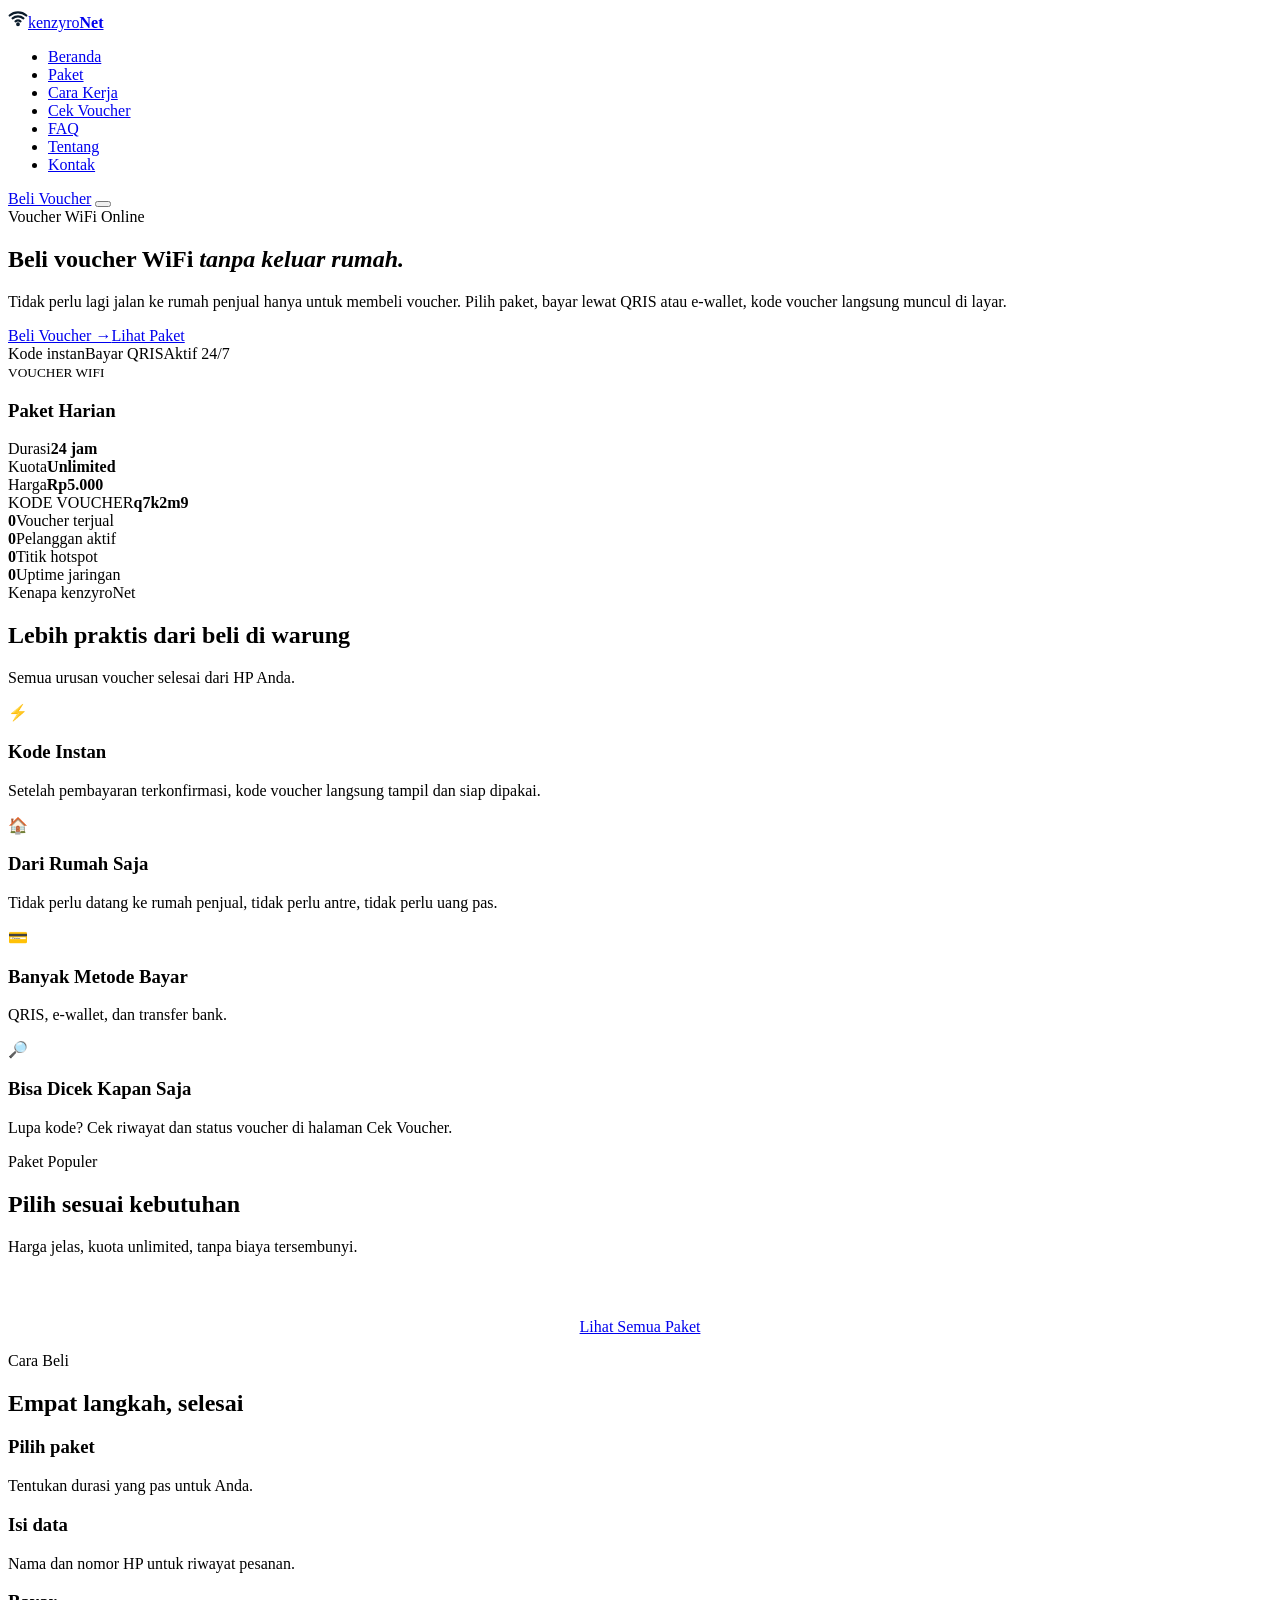
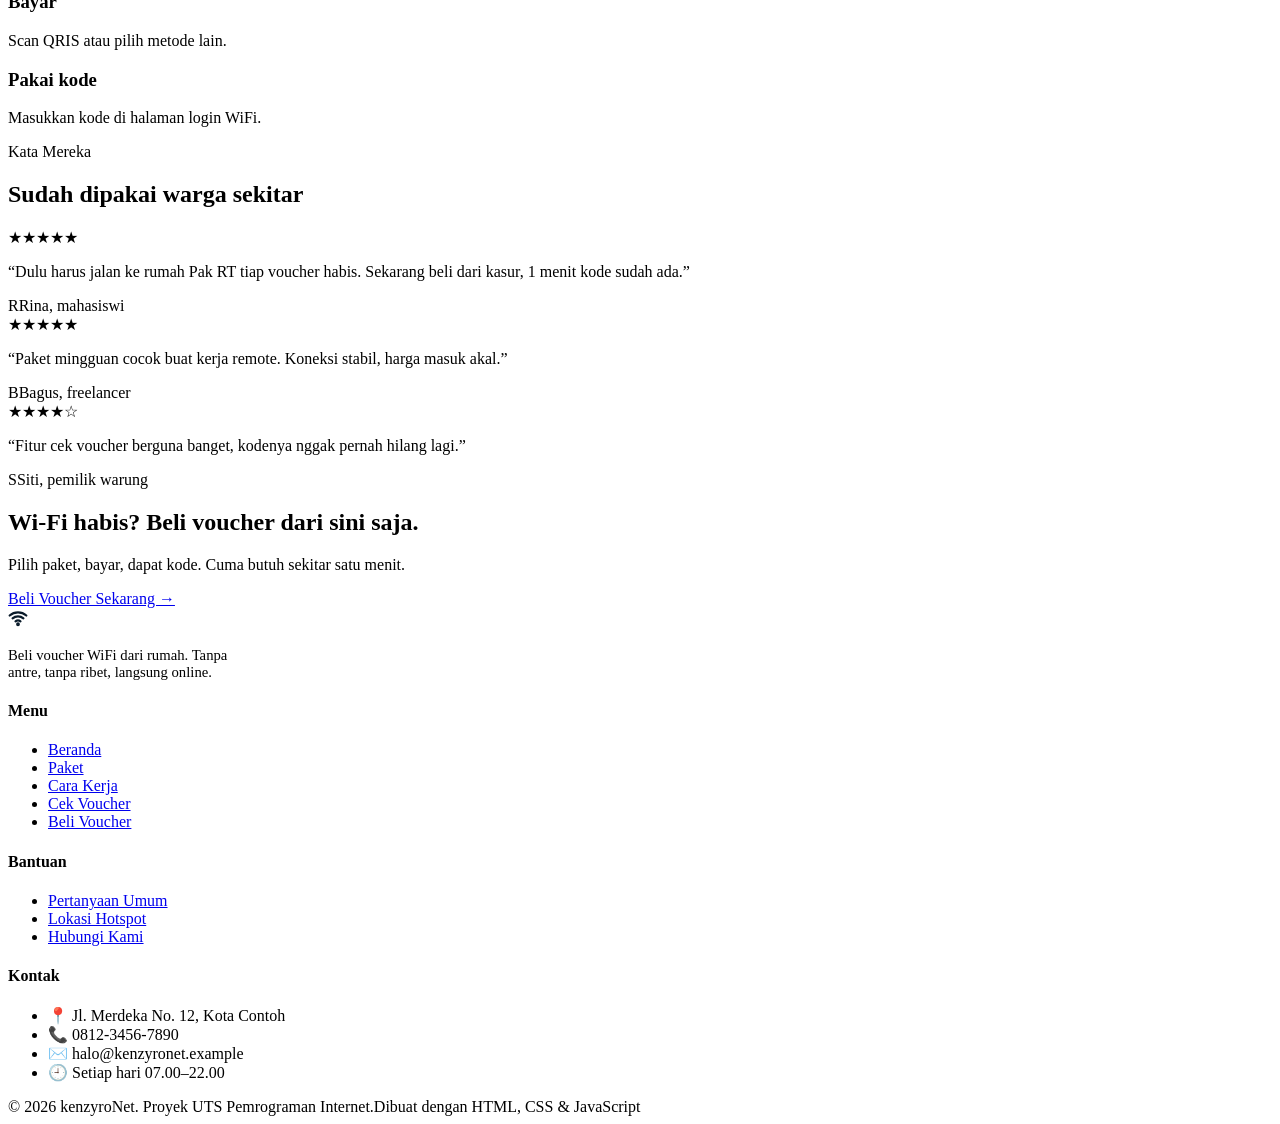
==== index.html @ 9777290f "Add files via upload" ====
<!DOCTYPE html>
<html lang="id">
<head>
<meta charset="UTF-8">
<meta name="viewport" content="width=device-width, initial-scale=1">
<title>Beli Voucher WiFi Online | kenzyroNet</title>
<meta name="description" content="Beli voucher WiFi online tanpa harus datang ke penjual. Pilih paket, bayar, kode langsung dikirim.">
<link rel="preconnect" href="https://fonts.googleapis.com"><link rel="preconnect" href="https://fonts.gstatic.com" crossorigin>
<link href="https://fonts.googleapis.com/css2?family=DM+Sans:wght@400;500;700&family=Sora:wght@500;600;700;800&display=swap" rel="stylesheet">
<link rel="icon" href="data:image/svg+xml,%3Csvg xmlns='http://www.w3.org/2000/svg' viewBox='0 0 32 32'%3E%3Crect width='32' height='32' rx='9' fill='%23c8f43a'/%3E%3Cpath d='M5 12a15 15 0 0 1 22 0M9 17a9 9 0 0 1 14 0M13 22a4 4 0 0 1 6 0' stroke='%230a1b2a' stroke-width='3' fill='none' stroke-linecap='round'/%3E%3C/svg%3E">
<link rel="stylesheet" href="css/style.css">
</head>
<body>
<header id="nama_header">
 <div class="nama_container nama_nav-wrap">
  <a href="index.html" class="nama_logo"><span class="nama_logo-mark"><svg width="20" height="20" viewBox="0 0 24 24" fill="none" stroke="#0a1b2a" stroke-width="2.6" stroke-linecap="round"><path d="M2 9a15 15 0 0 1 20 0"/><path d="M5.5 12.5a10 10 0 0 1 13 0"/><path d="M9 16a5 5 0 0 1 6 0"/><circle cx="12" cy="19.5" r="1" fill="#0a1b2a"/></svg></span><span>kenzyro<b>Net</b></span></a>
  <ul class="nama_menu"><li><a href="index.html" class="nama_active">Beranda</a></li><li><a href="paket.html" class="">Paket</a></li><li><a href="cara-kerja.html" class="">Cara Kerja</a></li><li><a href="cek-voucher.html" class="">Cek Voucher</a></li><li><a href="faq.html" class="">FAQ</a></li><li><a href="tentang.html" class="">Tentang</a></li><li><a href="kontak.html" class="">Kontak</a></li></ul>
  <a href="beli.html" class="nama_btn nama_btn-primary nama_nav-cta">Beli Voucher</a>
  <button class="nama_burger" aria-label="Menu" aria-expanded="false"><span></span><span></span><span></span></button>
 </div>
</header>
<main>

<section class="nama_hero"><div class="nama_container nama_hero-grid">
 <div>
  <span class="nama_eyebrow">Voucher WiFi Online</span>
  <h1>Beli voucher WiFi <em>tanpa keluar rumah.</em></h1>
  <p>Tidak perlu lagi jalan ke rumah penjual hanya untuk membeli voucher. Pilih paket, bayar lewat QRIS atau e-wallet, kode voucher langsung muncul di layar.</p>
  <div class="nama_hero-actions"><a href="beli.html" class="nama_btn nama_btn-primary">Beli Voucher →</a><a href="paket.html" class="nama_btn nama_btn-ghost">Lihat Paket</a></div>
  <div class="nama_badges"><span>Kode instan</span><span>Bayar QRIS</span><span>Aktif 24/7</span></div>
 </div>
 <div class="nama_ticket-stage" aria-hidden="true">
  <div class="nama_signal"><i></i><i></i><i></i></div>
  <div class="nama_ticket">
   <div class="nama_ticket-top"><small>VOUCHER WIFI</small><h3>Paket Harian</h3></div>
   <div class="nama_ticket-mid"><div>Durasi<b>24 jam</b></div><div>Kuota<b>Unlimited</b></div><div>Harga<b>Rp5.000</b></div></div>
   <div class="nama_ticket-cut"></div>
   <div class="nama_ticket-code"><span>KODE VOUCHER</span><strong id="nama_demoKode">q7k2m9</strong></div>
  </div>
 </div>
</div></section>

<section class="nama_stats"><div class="nama_container"><div class="nama_stats-grid">
 <div class="nama_stat"><b data-count="4800" data-suffix="+">0</b><span>Voucher terjual</span></div>
 <div class="nama_stat"><b data-count="1250" data-suffix="+">0</b><span>Pelanggan aktif</span></div>
 <div class="nama_stat"><b data-count="12">0</b><span>Titik hotspot</span></div>
 <div class="nama_stat"><b data-count="99" data-suffix="%">0</b><span>Uptime jaringan</span></div>
</div></div></section>

<section class="nama_section"><div class="nama_container">
 <div class="nama_head nama_head-center"><span class="nama_eyebrow">Kenapa kenzyroNet</span><h2 class="nama_title">Lebih praktis dari beli di warung</h2><p class="nama_lead">Semua urusan voucher selesai dari HP Anda.</p></div>
 <div class="nama_grid-4">
  <div class="nama_card nama_reveal"><div class="nama_icon">⚡</div><h3>Kode Instan</h3><p>Setelah pembayaran terkonfirmasi, kode voucher langsung tampil dan siap dipakai.</p></div>
  <div class="nama_card nama_reveal"><div class="nama_icon">🏠</div><h3>Dari Rumah Saja</h3><p>Tidak perlu datang ke rumah penjual, tidak perlu antre, tidak perlu uang pas.</p></div>
  <div class="nama_card nama_reveal"><div class="nama_icon">💳</div><h3>Banyak Metode Bayar</h3><p>QRIS, e-wallet, dan transfer bank.</p></div>
  <div class="nama_card nama_reveal"><div class="nama_icon">🔎</div><h3>Bisa Dicek Kapan Saja</h3><p>Lupa kode? Cek riwayat dan status voucher di halaman Cek Voucher.</p></div>
 </div>
</div></section>

<section class="nama_section nama_section-alt"><div class="nama_container">
 <div class="nama_head nama_head-center"><span class="nama_eyebrow">Paket Populer</span><h2 class="nama_title">Pilih sesuai kebutuhan</h2><p class="nama_lead">Harga jelas, kuota unlimited, tanpa biaya tersembunyi.</p></div>
 <div class="nama_grid-3" id="nama_paketHome" style="padding-top:12px"></div>
 <p style="text-align:center;margin-top:34px"><a href="paket.html" class="nama_btn nama_btn-brand">Lihat Semua Paket</a></p>
</div></section>

<section class="nama_section"><div class="nama_container">
 <div class="nama_head nama_head-center"><span class="nama_eyebrow">Cara Beli</span><h2 class="nama_title">Empat langkah, selesai</h2></div>
 <div class="nama_steps">
  <div class="nama_step nama_reveal"><h3>Pilih paket</h3><p>Tentukan durasi yang pas untuk Anda.</p></div>
  <div class="nama_step nama_reveal"><h3>Isi data</h3><p>Nama dan nomor HP untuk riwayat pesanan.</p></div>
  <div class="nama_step nama_reveal"><h3>Bayar</h3><p>Scan QRIS atau pilih metode lain.</p></div>
  <div class="nama_step nama_reveal"><h3>Pakai kode</h3><p>Masukkan kode di halaman login WiFi.</p></div>
 </div>
</div></section>

<section class="nama_section nama_dark"><div class="nama_container">
 <div class="nama_head nama_head-center"><span class="nama_eyebrow">Kata Mereka</span><h2 class="nama_title">Sudah dipakai warga sekitar</h2></div>
 <div class="nama_grid-3">
  <div class="nama_quote nama_reveal"><div class="nama_stars">★★★★★</div><p>“Dulu harus jalan ke rumah Pak RT tiap voucher habis. Sekarang beli dari kasur, 1 menit kode sudah ada.”</p><footer><span class="nama_avatar">R</span>Rina, mahasiswi</footer></div>
  <div class="nama_quote nama_reveal"><div class="nama_stars">★★★★★</div><p>“Paket mingguan cocok buat kerja remote. Koneksi stabil, harga masuk akal.”</p><footer><span class="nama_avatar">B</span>Bagus, freelancer</footer></div>
  <div class="nama_quote nama_reveal"><div class="nama_stars">★★★★☆</div><p>“Fitur cek voucher berguna banget, kodenya nggak pernah hilang lagi.”</p><footer><span class="nama_avatar">S</span>Siti, pemilik warung</footer></div>
 </div>
</div></section>
<section class="nama_section"><div class="nama_container"><div class="nama_cta nama_reveal"><h2>Wi-Fi habis? Beli voucher dari sini saja.</h2><p>Pilih paket, bayar, dapat kode. Cuma butuh sekitar satu menit.</p><a href="beli.html" class="nama_btn">Beli Voucher Sekarang →</a></div></div></section>

</main>
<footer id="nama_footer">
 <div class="nama_container">
  <div class="nama_foot-grid">
   <div><a href="index.html" class="nama_logo" style="color:#fff;margin-bottom:14px"><span class="nama_logo-mark"><svg width="20" height="20" viewBox="0 0 24 24" fill="none" stroke="#0a1b2a" stroke-width="2.6" stroke-linecap="round"><path d="M2 9a15 15 0 0 1 20 0"/><path d="M5.5 12.5a10 10 0 0 1 13 0"/><path d="M9 16a5 5 0 0 1 6 0"/><circle cx="12" cy="19.5" r="1" fill="#0a1b2a"/></svg></span><span>kenzyro<b>Net</b></span></a>
    <p style="font-size:.92rem;max-width:34ch">Beli voucher WiFi dari rumah. Tanpa antre, tanpa ribet, langsung online.</p></div>
   <div><h4>Menu</h4><ul><li><a href="index.html">Beranda</a></li><li><a href="paket.html">Paket</a></li><li><a href="cara-kerja.html">Cara Kerja</a></li><li><a href="cek-voucher.html">Cek Voucher</a></li><li><a href="beli.html">Beli Voucher</a></li></ul></div>
   <div><h4>Bantuan</h4><ul><li><a href="faq.html">Pertanyaan Umum</a></li><li><a href="tentang.html">Lokasi Hotspot</a></li><li><a href="kontak.html">Hubungi Kami</a></li></ul></div>
   <div><h4>Kontak</h4><ul><li>📍 Jl. Merdeka No. 12, Kota Contoh</li><li>📞 0812-3456-7890</li><li>✉️ halo@kenzyronet.example</li><li>🕘 Setiap hari 07.00–22.00</li></ul></div>
  </div>
  <div class="nama_foot-bottom"><span>© <span class="nama_year">2026</span> kenzyroNet. Proyek UTS Pemrograman Internet.</span><span>Dibuat dengan HTML, CSS &amp; JavaScript</span></div>
 </div>
</footer>
<script src="js/voucher-stok.js"></script>
<script src="js/main.js"></script>
</body>
</html>
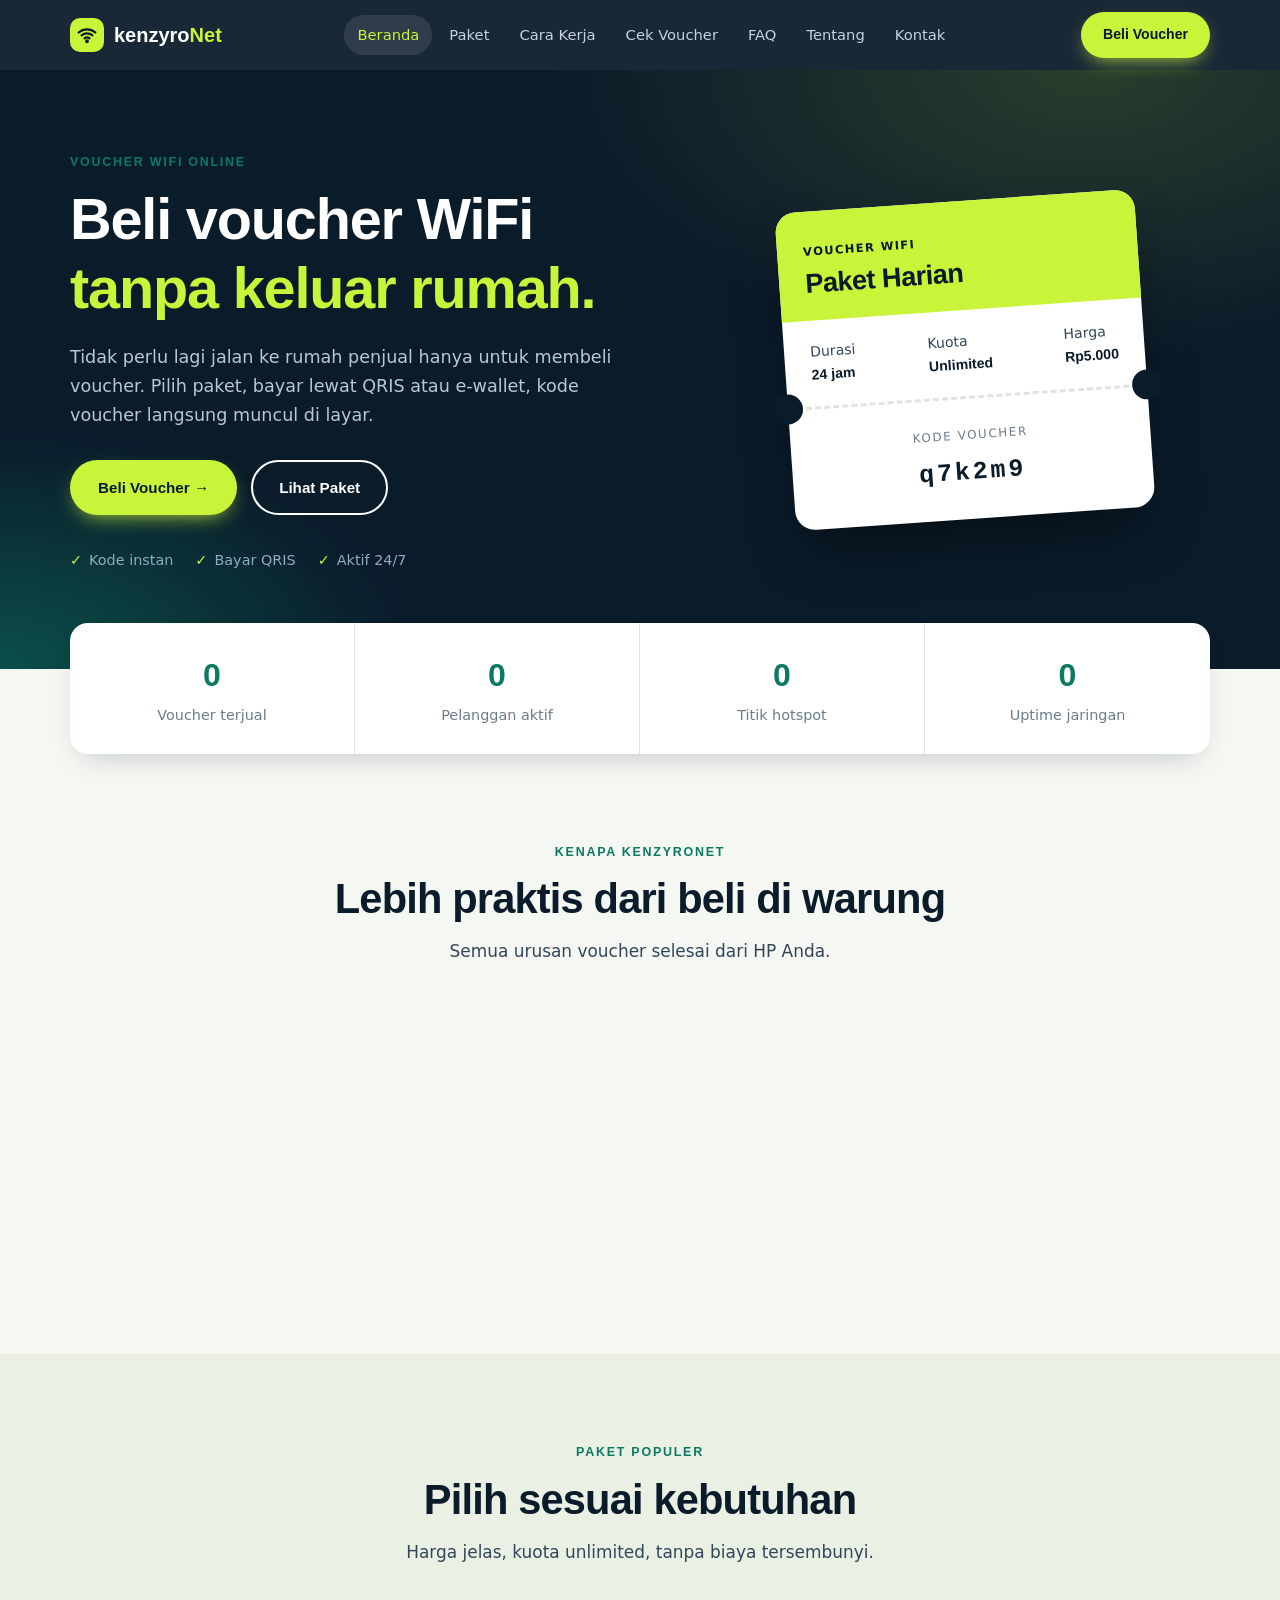
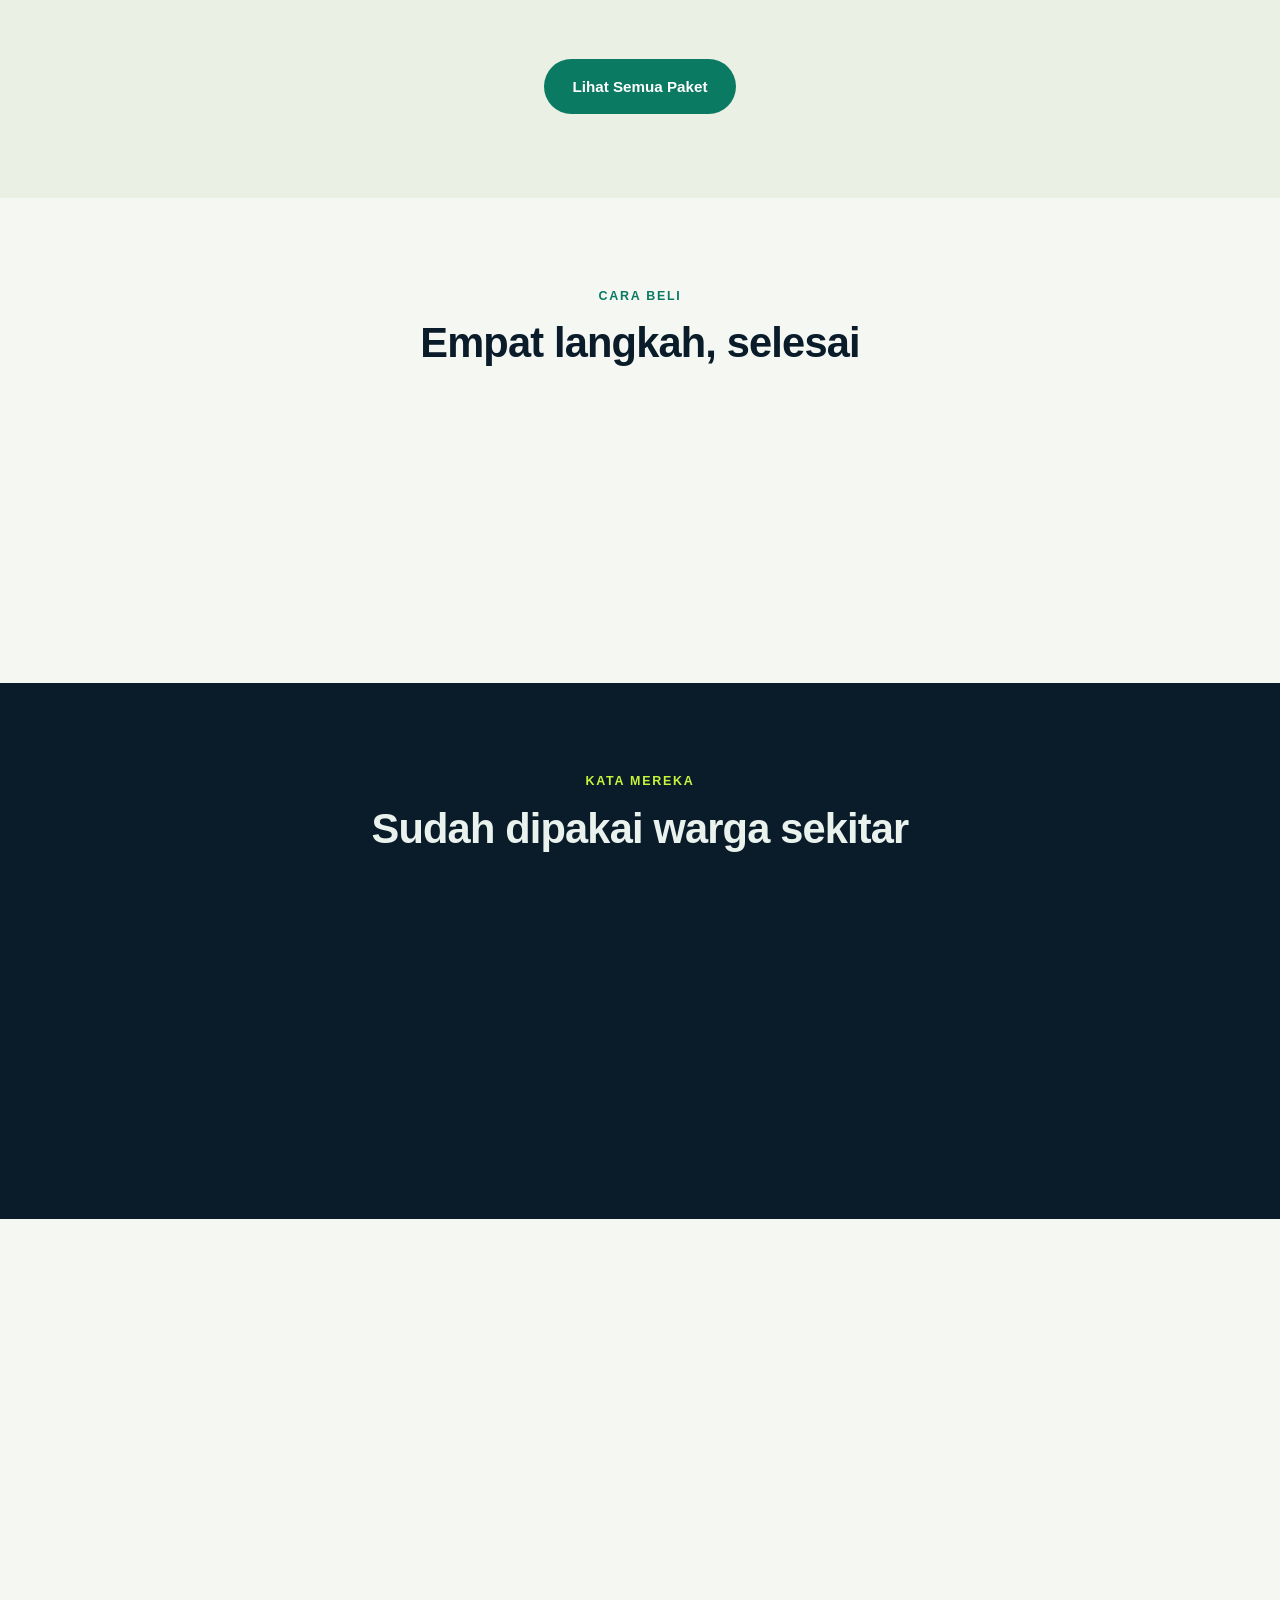
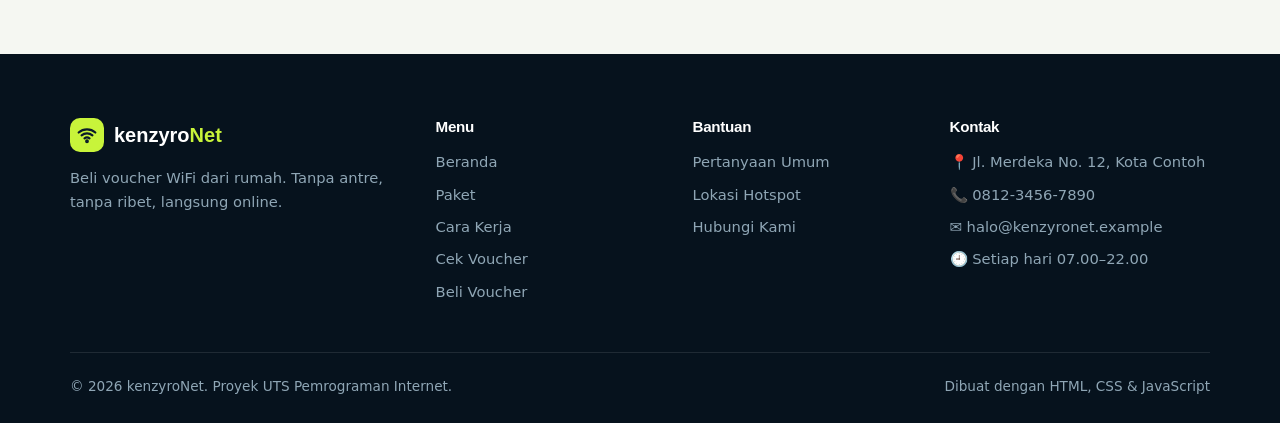
==== commit 699a7521: "index.html" ====
--- a/index.html
+++ b/index.html
@@ -8,7 +8,7 @@
 <link rel="preconnect" href="https://fonts.googleapis.com"><link rel="preconnect" href="https://fonts.gstatic.com" crossorigin>
 <link href="https://fonts.googleapis.com/css2?family=DM+Sans:wght@400;500;700&family=Sora:wght@500;600;700;800&display=swap" rel="stylesheet">
 <link rel="icon" href="data:image/svg+xml,%3Csvg xmlns='http://www.w3.org/2000/svg' viewBox='0 0 32 32'%3E%3Crect width='32' height='32' rx='9' fill='%23c8f43a'/%3E%3Cpath d='M5 12a15 15 0 0 1 22 0M9 17a9 9 0 0 1 14 0M13 22a4 4 0 0 1 6 0' stroke='%230a1b2a' stroke-width='3' fill='none' stroke-linecap='round'/%3E%3C/svg%3E">
-<link rel="stylesheet" href="css/style.css">
+<link rel="stylesheet" href="style.css">
 </head>
 <body>
 <header id="nama_header">
@@ -99,4 +99,4 @@
 <script src="js/voucher-stok.js"></script>
 <script src="js/main.js"></script>
 </body>
-</html>+</html>
--- a/style.css
+++ b/style.css
@@ -0,0 +1,290 @@
+/* =====================================================
+   kenzyroNet - Penjualan Voucher WiFi Online
+   Semua selector memakai awalan "nama_" (ganti dengan
+   nama depan Anda, contoh: andi_header)
+   ===================================================== */
+:root{
+  --nama_ink:#0a1b2a;
+  --nama_ink2:#32465a;
+  --nama_muted:#6b7c8c;
+  --nama_bg:#f5f7f2;
+  --nama_card:#ffffff;
+  --nama_line:#dfe5dc;
+  --nama_brand:#0b7a63;
+  --nama_brand-d:#075a49;
+  --nama_lime:#c8f43a;
+  --nama_amber:#ffb703;
+  --nama_danger:#d1432f;
+  --nama_radius:18px;
+  --nama_shadow:0 12px 30px -14px rgba(10,27,42,.28);
+}
+*{box-sizing:border-box;margin:0;padding:0}
+html{scroll-behavior:smooth}
+body{font-family:'DM Sans',system-ui,sans-serif;background:var(--nama_bg);color:var(--nama_ink);line-height:1.65;font-size:16px}
+img,svg{max-width:100%;display:block}
+a{color:inherit;text-decoration:none}
+h1,h2,h3,h4{font-family:'Sora',sans-serif;line-height:1.2;letter-spacing:-.02em}
+.nama_container{width:min(1140px,100% - 40px);margin-inline:auto}
+.nama_section{padding:84px 0}
+.nama_section-alt{background:#eaf0e4}
+.nama_dark{background:var(--nama_ink);color:#eaf2ee}
+.nama_eyebrow{display:inline-block;font-family:'Sora',sans-serif;font-size:.78rem;font-weight:600;letter-spacing:.14em;text-transform:uppercase;color:var(--nama_brand);margin-bottom:12px}
+.nama_dark .nama_eyebrow{color:var(--nama_lime)}
+.nama_title{font-size:clamp(1.8rem,3.6vw,2.6rem);margin-bottom:14px}
+.nama_lead{color:var(--nama_ink2);max-width:60ch;font-size:1.06rem}
+.nama_dark .nama_lead{color:#a9bcc9}
+.nama_head{margin-bottom:46px}
+.nama_head-center{text-align:center}
+.nama_head-center .nama_lead{margin-inline:auto}
+
+/* ---------- Tombol ---------- */
+.nama_btn{display:inline-flex;align-items:center;justify-content:center;gap:8px;padding:13px 26px;border-radius:999px;font-weight:700;font-family:'Sora',sans-serif;font-size:.95rem;border:2px solid transparent;cursor:pointer;transition:transform .18s,box-shadow .18s,background .18s}
+.nama_btn:hover{transform:translateY(-2px)}
+.nama_btn-primary{background:var(--nama_lime);color:var(--nama_ink);box-shadow:0 8px 20px -8px rgba(200,244,58,.9)}
+.nama_btn-brand{background:var(--nama_brand);color:#fff}
+.nama_btn-brand:hover{background:var(--nama_brand-d)}
+.nama_btn-ghost{border-color:currentColor;background:transparent}
+.nama_btn-block{width:100%}
+.nama_btn[disabled]{opacity:.5;cursor:not-allowed;transform:none}
+
+/* ---------- Header ---------- */
+#nama_header{position:sticky;top:0;z-index:50;background:rgba(10,27,42,.94);backdrop-filter:blur(10px);color:#fff}
+.nama_nav-wrap{display:flex;align-items:center;justify-content:space-between;height:70px;gap:20px}
+.nama_logo{display:flex;align-items:center;gap:10px;font-family:'Sora',sans-serif;font-weight:800;font-size:1.25rem}
+.nama_logo-mark{width:34px;height:34px;border-radius:10px;background:var(--nama_lime);display:grid;place-items:center}
+.nama_logo b{color:var(--nama_lime)}
+.nama_menu{display:flex;align-items:center;gap:4px;list-style:none}
+.nama_menu a{display:block;padding:8px 13px;border-radius:999px;font-size:.92rem;font-weight:500;color:#c4d3dd;transition:.15s}
+.nama_menu a:hover,.nama_menu a.nama_active{color:#fff;background:rgba(255,255,255,.1)}
+.nama_menu a.nama_active{color:var(--nama_lime)}
+.nama_nav-cta{padding:9px 20px;font-size:.88rem}
+.nama_burger{display:none;background:none;border:0;color:#fff;width:42px;height:42px;cursor:pointer}
+.nama_burger span{display:block;height:2px;background:#fff;margin:6px 8px;transition:.25s}
+.nama_burger.nama_open span:nth-child(1){transform:translateY(8px) rotate(45deg)}
+.nama_burger.nama_open span:nth-child(2){opacity:0}
+.nama_burger.nama_open span:nth-child(3){transform:translateY(-8px) rotate(-45deg)}
+
+/* ---------- Hero ---------- */
+.nama_hero{background:radial-gradient(900px 480px at 85% 0%,rgba(200,244,58,.16),transparent 60%),radial-gradient(700px 400px at 0% 100%,rgba(11,122,99,.55),transparent 60%),var(--nama_ink);color:#fff;padding:78px 0 96px;overflow:hidden}
+.nama_hero-grid{display:grid;grid-template-columns:1.1fr .9fr;gap:50px;align-items:center}
+.nama_hero h1{font-size:clamp(2.2rem,5vw,3.6rem);margin-bottom:20px}
+.nama_hero h1 em{font-style:normal;color:var(--nama_lime);position:relative}
+.nama_hero p{color:#b6c8d4;font-size:1.1rem;max-width:52ch;margin-bottom:30px}
+.nama_hero-actions{display:flex;gap:14px;flex-wrap:wrap}
+.nama_badges{display:flex;gap:22px;margin-top:34px;flex-wrap:wrap;color:#93aab9;font-size:.9rem}
+.nama_badges span::before{content:"✓";color:var(--nama_lime);font-weight:800;margin-right:7px}
+
+/* tiket voucher */
+.nama_ticket-stage{position:relative;display:grid;place-items:center;min-height:360px}
+.nama_ticket{width:min(360px,100%);background:#fff;color:var(--nama_ink);border-radius:20px;position:relative;box-shadow:0 30px 60px -20px rgba(0,0,0,.6);transform:rotate(-4deg);animation:nama_float 5s ease-in-out infinite}
+.nama_ticket-top{padding:26px 26px 20px;background:var(--nama_lime);border-radius:20px 20px 0 0}
+.nama_ticket-top small{font-weight:700;letter-spacing:.12em;font-size:.72rem}
+.nama_ticket-top h3{font-size:1.7rem;margin-top:4px}
+.nama_ticket-mid{padding:20px 26px;display:flex;justify-content:space-between;gap:10px;font-size:.88rem;color:var(--nama_ink2)}
+.nama_ticket-mid b{display:block;color:var(--nama_ink);font-family:'Sora',sans-serif}
+.nama_ticket-cut{height:0;border-top:3px dashed var(--nama_line);margin:0 18px;position:relative}
+.nama_ticket-cut::before,.nama_ticket-cut::after{content:"";position:absolute;top:-17px;width:30px;height:30px;border-radius:50%;background:var(--nama_ink)}
+.nama_ticket-cut::before{left:-33px}.nama_ticket-cut::after{right:-33px}
+.nama_ticket-code{padding:22px 26px 26px;text-align:center}
+.nama_ticket-code span{font-size:.74rem;letter-spacing:.14em;color:var(--nama_muted)}
+.nama_ticket-code strong{display:block;font-family:'Sora',monospace;font-size:1.55rem;letter-spacing:.12em;margin-top:4px}
+.nama_signal{position:absolute;right:2%;top:2%;width:84px;height:84px;color:var(--nama_lime);opacity:.9}
+.nama_signal i{position:absolute;inset:0;border:3px solid currentColor;border-radius:50%;opacity:0;animation:nama_ping 2.8s infinite}
+.nama_signal i:nth-child(2){animation-delay:.9s}.nama_signal i:nth-child(3){animation-delay:1.8s}
+@keyframes nama_float{0%,100%{transform:rotate(-4deg) translateY(0)}50%{transform:rotate(-2deg) translateY(-12px)}}
+@keyframes nama_ping{0%{transform:scale(.2);opacity:.9}100%{transform:scale(1.2);opacity:0}}
+
+/* ---------- Stats ---------- */
+.nama_stats{margin-top:-46px;position:relative;z-index:2}
+.nama_stats-grid{display:grid;grid-template-columns:repeat(4,1fr);background:#fff;border-radius:var(--nama_radius);box-shadow:var(--nama_shadow);overflow:hidden}
+.nama_stat{padding:26px 20px;text-align:center;border-right:1px solid var(--nama_line)}
+.nama_stat:last-child{border:0}
+.nama_stat b{display:block;font-family:'Sora',sans-serif;font-size:2rem;color:var(--nama_brand)}
+.nama_stat span{color:var(--nama_muted);font-size:.9rem}
+
+/* ---------- Kartu & grid ---------- */
+.nama_grid-3{display:grid;grid-template-columns:repeat(3,1fr);gap:24px}
+.nama_grid-4{display:grid;grid-template-columns:repeat(4,1fr);gap:22px}
+.nama_grid-2{display:grid;grid-template-columns:repeat(2,1fr);gap:28px}
+.nama_card{background:var(--nama_card);border:1px solid var(--nama_line);border-radius:var(--nama_radius);padding:28px;transition:.25s}
+.nama_card:hover{transform:translateY(-5px);box-shadow:var(--nama_shadow)}
+.nama_icon{width:52px;height:52px;border-radius:14px;background:#e3f3ec;color:var(--nama_brand);display:grid;place-items:center;font-size:1.5rem;margin-bottom:18px}
+.nama_card h3{font-size:1.12rem;margin-bottom:8px}
+.nama_card p{color:var(--nama_ink2);font-size:.95rem}
+
+/* ---------- Paket ---------- */
+.nama_pkg{display:flex;flex-direction:column;position:relative;padding:30px 26px}
+.nama_pkg.nama_pop{border:2px solid var(--nama_brand);box-shadow:var(--nama_shadow)}
+.nama_pkg-tag{position:absolute;top:-13px;left:24px;background:var(--nama_brand);color:#fff;font-size:.72rem;font-weight:700;padding:4px 12px;border-radius:999px;letter-spacing:.08em;font-family:'Sora',sans-serif}
+.nama_pkg h3{font-size:1.2rem}
+.nama_pkg-dur{color:var(--nama_muted);font-size:.9rem;margin-bottom:14px}
+.nama_price{font-family:'Sora',sans-serif;font-size:2.2rem;font-weight:800;margin-bottom:4px}
+.nama_price small{font-size:.9rem;font-weight:500;color:var(--nama_muted)}
+.nama_pkg ul{list-style:none;margin:16px 0 24px;flex:1}
+.nama_pkg li{padding:7px 0;font-size:.93rem;color:var(--nama_ink2);border-bottom:1px dashed var(--nama_line)}
+.nama_pkg li::before{content:"✓";color:var(--nama_brand);font-weight:800;margin-right:9px}
+
+/* ---------- Langkah ---------- */
+.nama_steps{display:grid;grid-template-columns:repeat(4,1fr);gap:22px;counter-reset:s}
+.nama_step{position:relative;padding:26px 22px;background:#fff;border-radius:var(--nama_radius);border:1px solid var(--nama_line);counter-increment:s}
+.nama_step::before{content:counter(s);display:grid;place-items:center;width:40px;height:40px;border-radius:50%;background:var(--nama_ink);color:var(--nama_lime);font-family:'Sora',sans-serif;font-weight:800;margin-bottom:16px}
+.nama_step h3{font-size:1.05rem;margin-bottom:6px}
+.nama_step p{font-size:.92rem;color:var(--nama_ink2)}
+
+/* ---------- Testimoni ---------- */
+.nama_quote{background:rgba(255,255,255,.06);border:1px solid rgba(255,255,255,.12);border-radius:var(--nama_radius);padding:28px}
+.nama_quote p{font-size:1.02rem;margin-bottom:18px;color:#dbe7ee}
+.nama_quote footer{display:flex;align-items:center;gap:12px;font-size:.9rem;color:#9db3c1}
+.nama_avatar{width:42px;height:42px;border-radius:50%;background:var(--nama_lime);color:var(--nama_ink);display:grid;place-items:center;font-weight:800;font-family:'Sora',sans-serif}
+.nama_stars{color:var(--nama_amber);letter-spacing:3px;margin-bottom:10px}
+
+/* ---------- CTA ---------- */
+.nama_cta{background:var(--nama_lime);border-radius:28px;padding:54px 40px;text-align:center}
+.nama_cta h2{font-size:clamp(1.6rem,3vw,2.3rem);margin-bottom:10px}
+.nama_cta p{margin-bottom:24px;color:#2c3d1a}
+.nama_cta .nama_btn{background:var(--nama_ink);color:#fff}
+
+/* ---------- Page header ---------- */
+.nama_pagehead{background:var(--nama_ink);color:#fff;padding:56px 0 64px;background-image:radial-gradient(600px 260px at 90% 0,rgba(200,244,58,.18),transparent 60%)}
+.nama_pagehead h1{font-size:clamp(2rem,4vw,2.8rem);margin-bottom:10px}
+.nama_pagehead p{color:#a9bcc9;max-width:58ch}
+.nama_crumb{font-size:.85rem;color:#7f97a6;margin-bottom:14px}
+.nama_crumb a:hover{color:var(--nama_lime)}
+
+/* ---------- Tabel ---------- */
+.nama_tablewrap{overflow-x:auto;border-radius:var(--nama_radius);border:1px solid var(--nama_line);background:#fff}
+.nama_table{width:100%;border-collapse:collapse;min-width:640px;font-size:.93rem}
+.nama_table th{background:var(--nama_ink);color:#fff;text-align:left;padding:14px 18px;font-family:'Sora',sans-serif;font-weight:600;font-size:.85rem}
+.nama_table td{padding:14px 18px;border-top:1px solid var(--nama_line)}
+.nama_table tr:hover td{background:#f4f8ef}
+
+/* ---------- Form ---------- */
+.nama_form-card{background:#fff;border:1px solid var(--nama_line);border-radius:var(--nama_radius);padding:32px}
+.nama_field{margin-bottom:18px}
+.nama_field label{display:block;font-weight:700;font-size:.88rem;margin-bottom:7px;font-family:'Sora',sans-serif}
+.nama_input{width:100%;padding:13px 15px;border:1.5px solid var(--nama_line);border-radius:12px;font:inherit;background:#fbfcfa;color:var(--nama_ink);transition:.15s}
+.nama_input:focus{outline:0;border-color:var(--nama_brand);box-shadow:0 0 0 4px rgba(11,122,99,.15);background:#fff}
+textarea.nama_input{min-height:140px;resize:vertical}
+.nama_field.nama_invalid .nama_input{border-color:var(--nama_danger)}
+.nama_err{display:none;color:var(--nama_danger);font-size:.82rem;margin-top:5px}
+.nama_field.nama_invalid .nama_err{display:block}
+.nama_row2{display:grid;grid-template-columns:1fr 1fr;gap:16px}
+.nama_hint{font-size:.82rem;color:var(--nama_muted);margin-top:5px}
+
+.nama_options{display:grid;gap:10px}
+.nama_opt{display:flex;align-items:center;gap:14px;padding:14px 16px;border:1.5px solid var(--nama_line);border-radius:14px;cursor:pointer;transition:.15s;background:#fbfcfa}
+.nama_opt:hover{border-color:var(--nama_brand)}
+.nama_opt input{accent-color:var(--nama_brand);width:18px;height:18px}
+.nama_opt:has(input:checked){border-color:var(--nama_brand);background:#e8f5ef;box-shadow:0 0 0 3px rgba(11,122,99,.12)}
+.nama_opt b{font-family:'Sora',sans-serif;font-size:.95rem}
+.nama_opt small{display:block;color:var(--nama_muted);font-size:.8rem}
+.nama_opt .nama_opt-price{margin-left:auto;font-family:'Sora',sans-serif;font-weight:700;white-space:nowrap}
+
+/* ---------- Beli ---------- */
+.nama_buy{display:grid;grid-template-columns:1.25fr .75fr;gap:28px;align-items:start}
+.nama_summary{position:sticky;top:94px;background:var(--nama_ink);color:#fff;border-radius:var(--nama_radius);padding:28px}
+.nama_summary h3{margin-bottom:16px}
+.nama_sum-row{display:flex;justify-content:space-between;padding:10px 0;border-bottom:1px solid rgba(255,255,255,.12);font-size:.93rem;color:#bcd0dc}
+.nama_sum-row b{color:#fff}
+.nama_sum-total{display:flex;justify-content:space-between;align-items:baseline;margin:18px 0 20px;font-family:'Sora',sans-serif}
+.nama_sum-total strong{font-size:1.7rem;color:var(--nama_lime)}
+.nama_promo{display:flex;gap:8px;margin-top:6px}
+.nama_promo .nama_input{padding:10px 13px}
+.nama_promo .nama_btn{padding:10px 18px}
+.nama_msg{font-size:.84rem;margin-top:6px}
+.nama_msg.ok{color:#0b7a63}.nama_msg.bad{color:var(--nama_danger)}
+.nama_summary .nama_msg.ok{color:var(--nama_lime)}
+
+.nama_stage{display:none}
+.nama_stage.nama_show{display:block;animation:nama_in .4s}
+@keyframes nama_in{from{opacity:0;transform:translateY(12px)}to{opacity:1;transform:none}}
+.nama_pay{text-align:center}
+.nama_qr{width:190px;height:190px;margin:18px auto;padding:10px;background:#fff;border:2px solid var(--nama_ink);border-radius:14px}
+.nama_timer{font-family:'Sora',sans-serif;font-size:1.9rem;color:var(--nama_danger);font-weight:800}
+.nama_demo{display:inline-block;background:#fff4d6;color:#7a5600;border-radius:999px;padding:4px 12px;font-size:.78rem;font-weight:700;margin-bottom:10px}
+.nama_voucher-out{background:var(--nama_ink);color:#fff;border-radius:20px;padding:30px;text-align:center;background-image:radial-gradient(400px 200px at 100% 0,rgba(200,244,58,.2),transparent 60%)}
+.nama_voucher-out .nama_code{font-family:'Sora',monospace;font-size:clamp(1.5rem,5vw,2.2rem);letter-spacing:.14em;color:var(--nama_lime);margin:14px 0;font-weight:800;word-break:break-all}
+.nama_actions{display:flex;gap:10px;justify-content:center;flex-wrap:wrap;margin-top:16px}
+
+/* ---------- Status & riwayat ---------- */
+.nama_status{display:inline-block;padding:3px 12px;border-radius:999px;font-size:.78rem;font-weight:700;font-family:'Sora',sans-serif}
+.nama_status.s-lunas{background:#dff5e8;color:#0b6a3b}
+.nama_status.s-tunggu{background:#fff1cc;color:#8a5f00}
+.nama_status.s-batal{background:#fde1db;color:#a3321f}
+.nama_result{margin-top:24px}
+.nama_hist{display:grid;gap:12px;margin-top:16px}
+.nama_hist-item{display:flex;justify-content:space-between;align-items:center;gap:14px;flex-wrap:wrap;background:#fff;border:1px solid var(--nama_line);border-radius:14px;padding:16px 20px}
+.nama_hist-item code{font-family:'Sora',monospace;font-weight:700;letter-spacing:.06em}
+.nama_empty{padding:30px;text-align:center;color:var(--nama_muted);border:2px dashed var(--nama_line);border-radius:14px}
+
+/* ---------- Tab ---------- */
+.nama_tabs{display:flex;gap:8px;margin-bottom:22px;flex-wrap:wrap}
+.nama_tab{padding:10px 22px;border-radius:999px;border:1.5px solid var(--nama_line);background:#fff;cursor:pointer;font:600 .92rem 'Sora',sans-serif;color:var(--nama_ink2)}
+.nama_tab.nama_on{background:var(--nama_ink);color:var(--nama_lime);border-color:var(--nama_ink)}
+.nama_panel{display:none;background:#fff;border:1px solid var(--nama_line);border-radius:var(--nama_radius);padding:28px}
+.nama_panel.nama_on{display:block;animation:nama_in .35s}
+.nama_panel ol{padding-left:22px}.nama_panel li{margin:8px 0;color:var(--nama_ink2)}
+
+/* ---------- FAQ ---------- */
+.nama_faq-tools{display:flex;gap:14px;flex-wrap:wrap;margin-bottom:24px}
+.nama_faq-tools .nama_input{flex:1;min-width:220px}
+.nama_acc{background:#fff;border:1px solid var(--nama_line);border-radius:14px;margin-bottom:12px;overflow:hidden}
+.nama_acc-q{width:100%;text-align:left;background:none;border:0;padding:18px 22px;font:600 1rem 'Sora',sans-serif;color:var(--nama_ink);cursor:pointer;display:flex;justify-content:space-between;gap:16px;align-items:center}
+.nama_acc-q::after{content:"+";font-size:1.5rem;color:var(--nama_brand);transition:.25s}
+.nama_acc.nama_open .nama_acc-q::after{transform:rotate(45deg)}
+.nama_acc-a{max-height:0;overflow:hidden;transition:max-height .35s ease;padding:0 22px;color:var(--nama_ink2)}
+.nama_acc.nama_open .nama_acc-a{padding-bottom:20px}
+
+/* ---------- Tentang / kontak ---------- */
+.nama_split{display:grid;grid-template-columns:1fr 1fr;gap:48px;align-items:center}
+.nama_visual{aspect-ratio:4/3;border-radius:24px;background:linear-gradient(135deg,var(--nama_brand),var(--nama_ink));display:grid;place-items:center;color:var(--nama_lime);overflow:hidden;position:relative}
+.nama_visual svg{width:55%}
+.nama_team{text-align:center}
+.nama_team .nama_avatar{width:76px;height:76px;margin:0 auto 14px;font-size:1.6rem}
+.nama_info-item{display:flex;gap:16px;margin-bottom:22px}
+.nama_info-item .nama_icon{margin:0;flex:none}
+.nama_info-item h4{font-size:1rem;margin-bottom:2px}
+.nama_info-item p{color:var(--nama_ink2);font-size:.94rem}
+.nama_alert{display:none;padding:16px 18px;border-radius:12px;background:#dff5e8;color:#0b5a33;margin-top:16px;font-weight:500}
+.nama_alert.nama_show{display:block}
+
+/* ---------- Footer ---------- */
+#nama_footer{background:#06121d;color:#8fa6b5;padding:64px 0 26px}
+.nama_foot-grid{display:grid;grid-template-columns:1.5fr 1fr 1fr 1.2fr;gap:40px;margin-bottom:40px}
+#nama_footer h4{color:#fff;font-size:.95rem;margin-bottom:14px}
+#nama_footer ul{list-style:none}
+#nama_footer li{margin:8px 0;font-size:.92rem}
+#nama_footer a:hover{color:var(--nama_lime)}
+.nama_foot-bottom{border-top:1px solid rgba(255,255,255,.1);padding-top:22px;font-size:.85rem;display:flex;justify-content:space-between;flex-wrap:wrap;gap:10px}
+
+/* ---------- Toast & reveal ---------- */
+#nama_toast{position:fixed;left:50%;bottom:30px;transform:translate(-50%,40px);background:var(--nama_ink);color:#fff;padding:13px 24px;border-radius:999px;opacity:0;pointer-events:none;transition:.3s;z-index:99;font-size:.92rem;border:1px solid var(--nama_lime)}
+#nama_toast.nama_show{opacity:1;transform:translate(-50%,0)}
+.nama_reveal{opacity:0;transform:translateY(26px);transition:opacity .7s,transform .7s}
+.nama_reveal.nama_in{opacity:1;transform:none}
+#nama_totop{position:fixed;right:22px;bottom:24px;width:46px;height:46px;border-radius:50%;border:0;background:var(--nama_lime);color:var(--nama_ink);font-size:1.2rem;font-weight:800;cursor:pointer;box-shadow:var(--nama_shadow);opacity:0;pointer-events:none;transition:.25s}
+#nama_totop.nama_show{opacity:1;pointer-events:auto}
+
+/* ---------- Responsive ---------- */
+@media(max-width:980px){
+  .nama_hero-grid,.nama_split,.nama_buy{grid-template-columns:1fr}
+  .nama_summary{position:static}
+  .nama_grid-3{grid-template-columns:1fr 1fr}
+  .nama_grid-4,.nama_steps{grid-template-columns:1fr 1fr}
+  .nama_foot-grid{grid-template-columns:1fr 1fr}
+  .nama_stats-grid{grid-template-columns:1fr 1fr}
+  .nama_stat:nth-child(2){border-right:0}
+  .nama_stat:nth-child(-n+2){border-bottom:1px solid var(--nama_line)}
+  .nama_burger{display:block}
+  .nama_menu{position:absolute;left:0;right:0;top:70px;background:var(--nama_ink);flex-direction:column;align-items:stretch;padding:12px 20px 22px;display:none;border-top:1px solid rgba(255,255,255,.1)}
+  .nama_menu.nama_open{display:flex}
+  .nama_nav-cta{display:none}
+}
+@media(max-width:640px){
+  .nama_section{padding:60px 0}
+  .nama_grid-3,.nama_grid-4,.nama_grid-2,.nama_steps,.nama_row2,.nama_foot-grid{grid-template-columns:1fr}
+  .nama_form-card{padding:22px}
+  .nama_cta{padding:40px 22px}
+  .nama_ticket-stage{min-height:320px}
+}
+@media(prefers-reduced-motion:reduce){*{animation:none!important;transition:none!important}.nama_reveal{opacity:1;transform:none}}
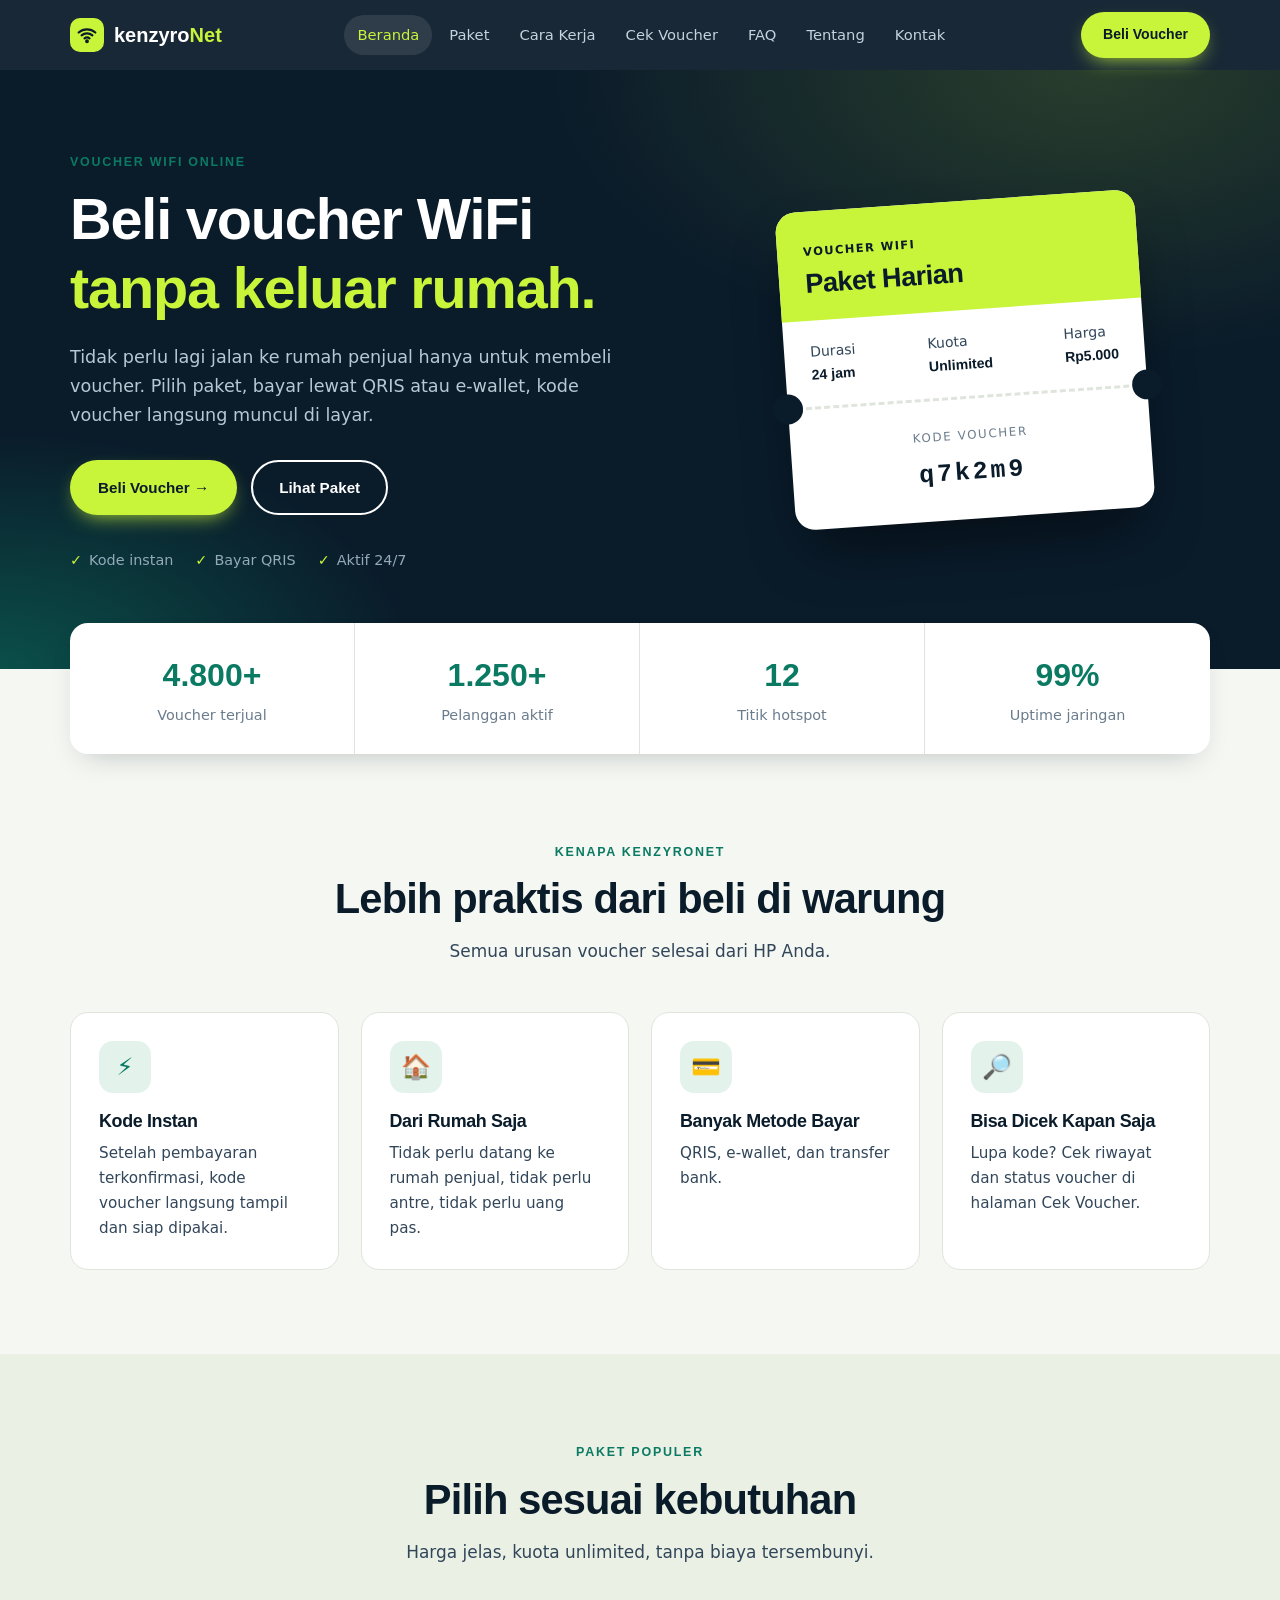
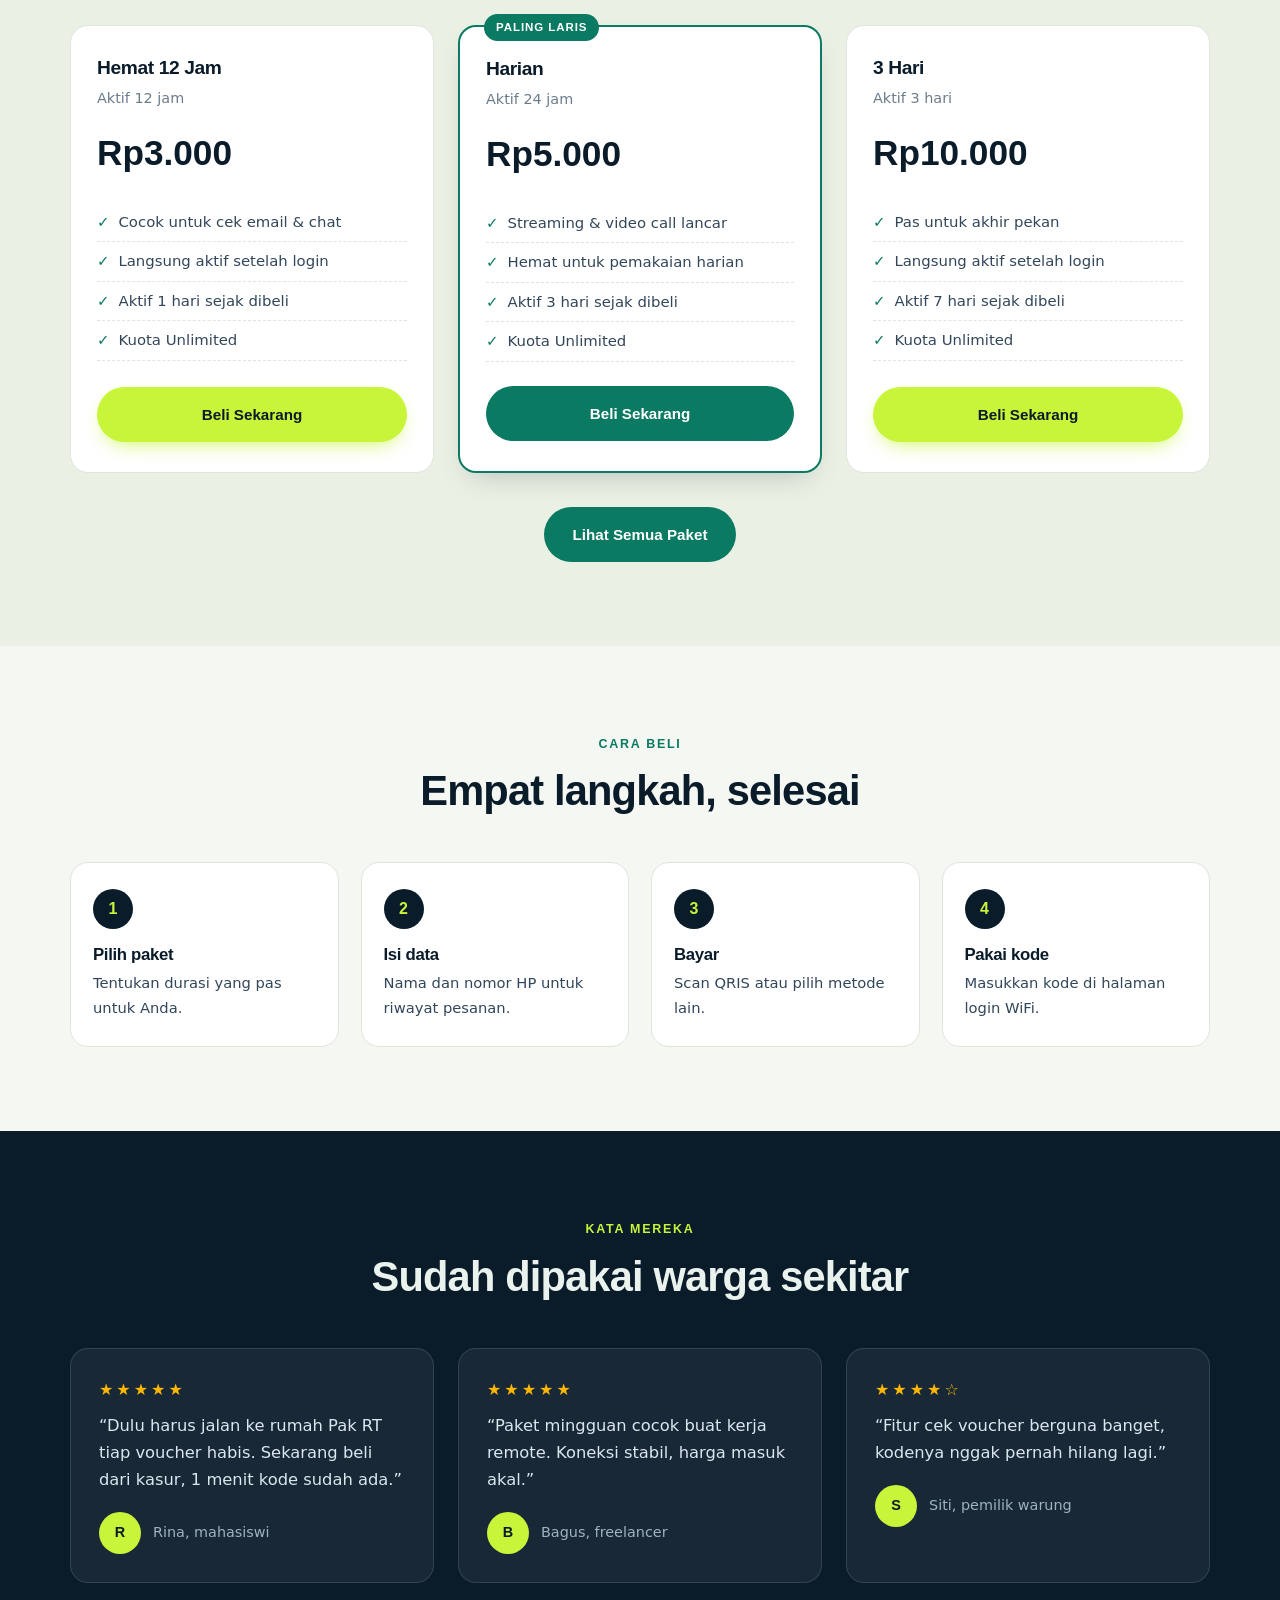
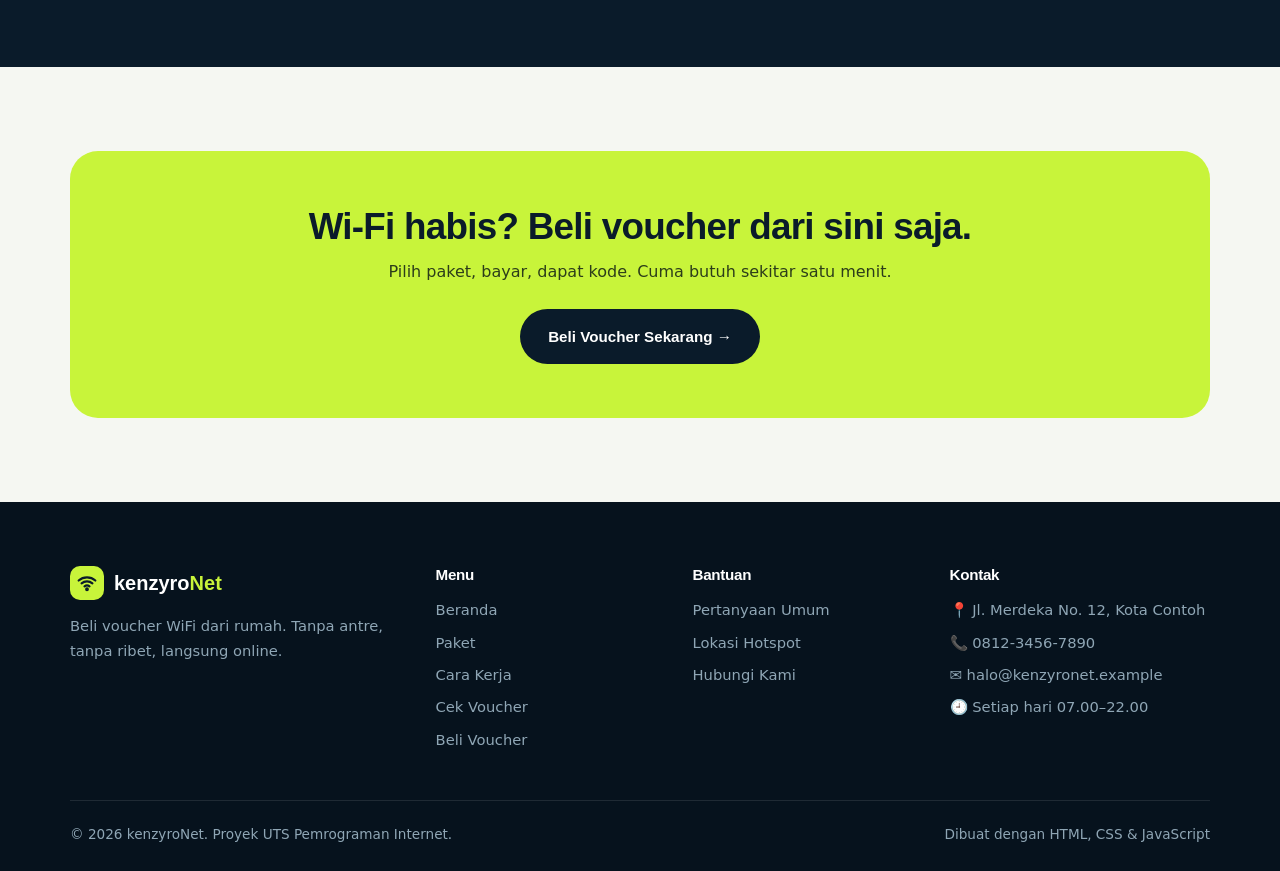
==== commit bfa98ca7: "index.html" ====
--- a/index.html
+++ b/index.html
@@ -96,7 +96,7 @@
   <div class="nama_foot-bottom"><span>© <span class="nama_year">2026</span> kenzyroNet. Proyek UTS Pemrograman Internet.</span><span>Dibuat dengan HTML, CSS &amp; JavaScript</span></div>
  </div>
 </footer>
-<script src="js/voucher-stok.js"></script>
-<script src="js/main.js"></script>
+<script src="voucher-stok.js"></script>
+<script src="main.js"></script>
 </body>
 </html>
